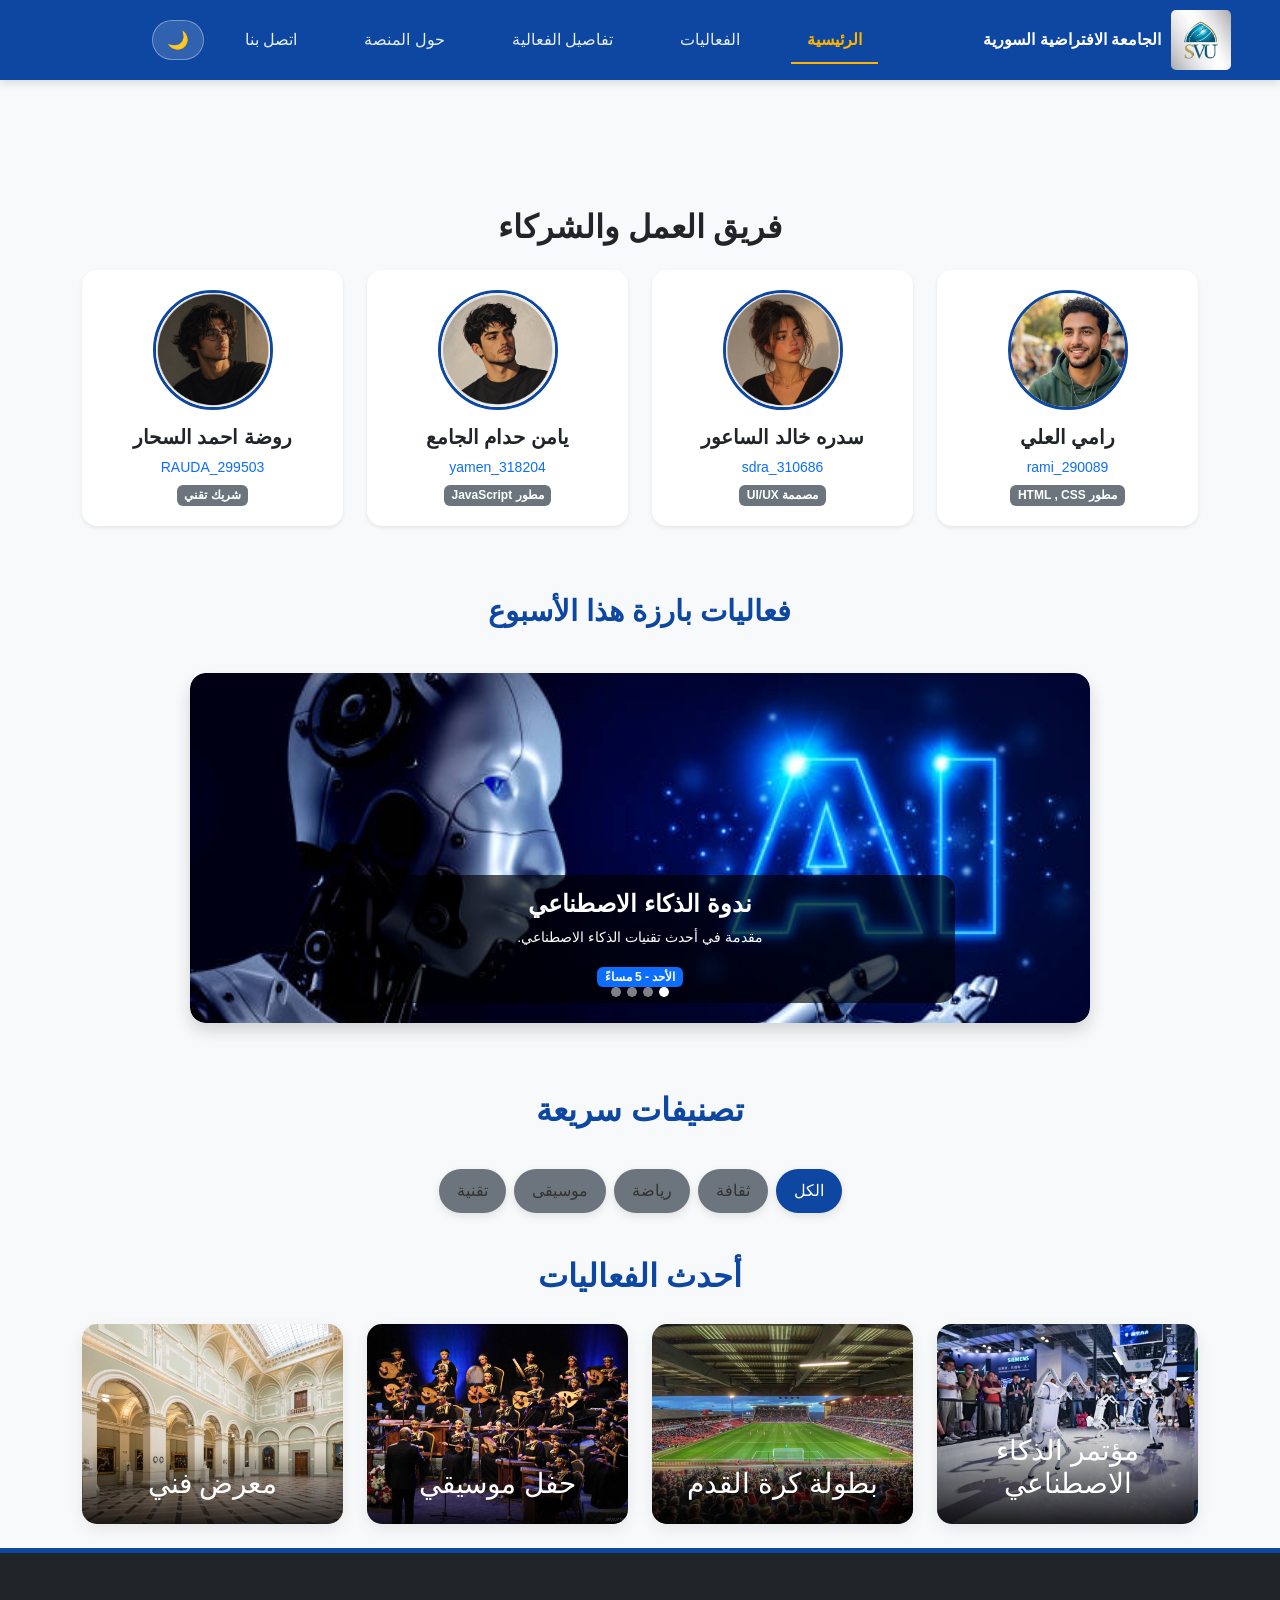
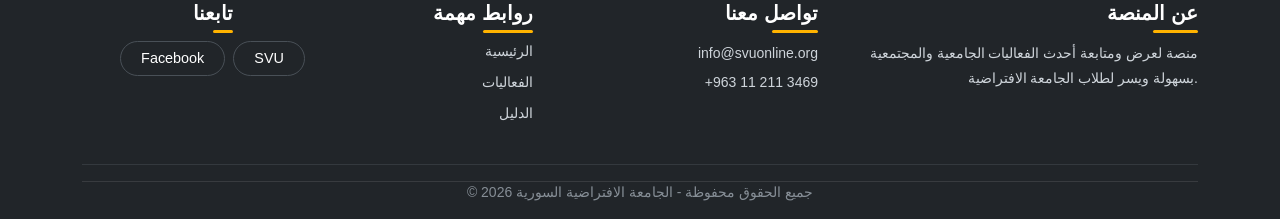
==== index.html @ 6c427500 "Add files via upload" ====
<!DOCTYPE html>
<html lang="ar" dir="rtl" id="main-html">

<head>
    <meta charset="UTF-8">
    <meta name="viewport" content="width=device-width, initial-scale=1.0">
    <title id="page-title">فعاليات الجامعة الافتراضية السورية</title>

    <!-- Bootstrap -->
    <link href="https://cdn.jsdelivr.net/npm/bootstrap@5.3.3/dist/css/bootstrap.min.css" rel="stylesheet">

    <!-- CSS -->
    <link rel="stylesheet" href="css/style.css">

</head>
<header>

    <body>
        <div id="alert-container" class="container mt-3"></div>

        <!-- Bootstrap Alert -->
        <div class="container mt-3">
            <div id="custom-alert" class="alert alert-success alert-dismissible fade show d-none" role="alert">
                <span id="alert-text">تم تسجيلك بهذه الفعالية بنجاح!</span>
                <button type="button" class="btn-close" data-bs-dismiss="alert"></button>
            </div>
        </div>

        <nav class="navbar navbar-expand-lg">
            <div class="container-fluid px-4">
                <div class="logo d-flex align-items-center">
                    <img src="img/syrianvirtualuniversity_logo.jfif" alt="شعار الجامعة" style="height: 60px;"
                        class="SVU">
                    <span class="ms-2 fw-bold text-white">الجامعة الافتراضية السورية</span>
                </div>

                <div class="nav-links d-flex align-items-center">
                    <a href="index.html" class="nav-link text-white px-3 active">الرئيسية</a>
                    <a href="events.html" class="nav-link text-white px-3">الفعاليات</a>
                    <a href="event.html" class="nav-link text-white px-3">تفاصيل الفعالية</a>
                    <a href="about.html" class="nav-link text-white px-3">حول المنصة</a>
                    <a href="contact.html" class="nav-link text-white px-3">اتصل بنا</a>
                    <div class="theme-switch-wrapper ms-3">
                        <button id="darkModeToggle" class="theme-btn" title="تبديل الإضاءة">
                            <span id="theme-icon">🌙</span>
                        </button>
                    </div>
                </div>
            </div>
        </nav>
</header>
<main>
    <section>
        <div class="guide-page-section mb-5 mt-5">
            <div class="container">
                <h2 class="text-center fw-bold mb-4">فريق العمل والشركاء</h2>
                <div class="row g-4 text-center justify-content-center">
                    <div class="col-md-3 col-sm-6">
                        <div class="guide-page-member shadow-sm">
                            <img src="img/شريك 3.png" alt="رامي العلي "
                                onerror="this.src='https://via.placeholder.com/150?text=User'">
                            <h5 class="fw-bold"> رامي العلي</h5>
                            <p class="small text-primary mb-1">rami_290089</p>
                            <span class="badge bg-secondary">مطور HTML , CSS</span>
                        </div>
                    </div>

                    <div class="col-md-3 col-sm-6">
                        <div class="guide-page-member shadow-sm">
                            <img src="img/شريك 2.png" alt="سدره خالد الساعور "
                                onerror="this.src='https://via.placeholder.com/150?text=User'">
                            <h5 class="fw-bold">سدره خالد الساعور</h5>
                            <p class="small text-primary mb-1">sdra_310686</p>
                            <span class="badge bg-secondary">مصممة UI/UX</span>
                        </div>
                    </div>

                    <div class="col-md-3 col-sm-6">
                        <div class="guide-page-member shadow-sm">
                            <img src="img/شريك 1.png" alt="يامن الجامع"
                                onerror="this.src='https://via.placeholder.com/150?text=User'">
                            <h5 class="fw-bold">يامن حدام الجامع </h5>
                            <p class="small text-primary mb-1">yamen_318204</p>
                            <span class="badge bg-secondary">مطور JavaScript</span>
                        </div>
                    </div>

                    <div class="col-md-3 col-sm-6">
                        <div class="guide-page-member shadow-sm">
                            <img src="img/شريك 4.png" alt="روضة السحار"
                                onerror="this.src='https://via.placeholder.com/150?text=Partner'">
                            <h5 class="fw-bold"> روضة احمد السحار</h5>
                            <p class="small text-primary mb-1">RAUDA_299503</p>
                            <span class="badge bg-secondary">شريك تقني</span>
                        </div>
                    </div>
                </div>
            </div>
        </div>
    </section>
    <div class="container mt-4">
        <h2 class="section-title text-center mb-4" id="slider-title" style="font-size: 1.8rem;">فعاليات بارزة هذا
            الأسبوع
        </h2>

        <div class="carousel-container">
            <div id="mainEventsCarousel" class="carousel slide shadow rounded-4 overflow-hidden" data-bs-ride="carousel"
                data-bs-interval="3000">
                <div class="carousel-indicators">
                    <button type="button" data-bs-target="#mainEventsCarousel" data-bs-slide-to="0"
                        class="active"></button>
                    <button type="button" data-bs-target="#mainEventsCarousel" data-bs-slide-to="1"></button>
                    <button type="button" data-bs-target="#mainEventsCarousel" data-bs-slide-to="2"></button>
                    <button type="button" data-bs-target="#mainEventsCarousel" data-bs-slide-to="3"></button>
                </div>

                <div class="carousel-inner">
                    <div class="carousel-item active">
                        <a href="event.html?id=ai-seminar">
                            <img src="img/ندوة الذكاء الاصطناعي.jpg" class="d-block w-100" alt="ندوة الذكاء الاصطناعي">
                            <div class="carousel-caption">
                                <h3 class="fw-bold">ندوة الذكاء الاصطناعي</h3>
                                <p class="small">مقدمة في أحدث تقنيات الذكاء الاصطناعي.</p>
                                <span class="badge bg-primary">الأحد - 5 مساءً</span>
                            </div>
                        </a>
                    </div>

                    <div class="carousel-item">
                        <a href="event.html?id=web-workshop">
                            <img src="img/ورشة تطوير الويب.webp" class="d-block w-100" alt="ورشة تطوير الويب">
                            <div class="carousel-caption">
                                <h3 class="fw-bold">ورشة تطوير الويب</h3>
                                <p class="small">تعلم أساسيات HTML و CSS و JavaScript.</p>
                                <span class="badge bg-success">الإثنين - 6 مساءً</span>
                            </div>
                        </a>
                    </div>

                    <div class="carousel-item">
                        <a href="event.html?id=cyber-security">
                            <img src="img/الامن السيبراني.jpg" class="d-block w-100" alt="الأمن السيبراني">
                            <div class="carousel-caption">
                                <h3 class="fw-bold">محاضرة الأمن السيبراني</h3>
                                <p class="small">كيف تحمي بياناتك على الإنترنت.</p>
                                <span class="badge bg-danger">الثلاثاء - 4 مساءً</span>
                            </div>
                        </a>
                    </div>

                    <div class="carousel-item">
                        <a href="event.html?id=network-basics">
                            <img src="img/شبكات.jpg" class="d-block w-100" alt="أساسيات الشبكات">
                            <div class="carousel-caption">
                                <h3 class="fw-bold">محاضرة أساسيات الشبكات</h3>
                                <p class="small">تعلم أهم المفاهيم الأساسية في الشبكات.</p>
                                <span class="badge bg-warning text-dark">الأربعاء - 4 مساءً</span>
                            </div>
                        </a>
                    </div>
                </div>
            </div>
        </div>
    </div>

    <div class="container mt-5">
        <h2 class="title" id="cat-title">تصنيفات سريعة</h2>
        <div class="categories d-flex flex-wrap gap-2">
            <button class="custom-badge bg-secondary filter-btn active" data-category="الكل" id="cat-all">الكل</button>
            <button class="custom-badge bg-secondary filter-btn" data-category="ثقافة" id="cat-culture">ثقافة</button>
            <button class="custom-badge bg-secondary filter-btn" data-category="رياضة" id="cat-sport">رياضة</button>
            <button class="custom-badge bg-secondary filter-btn" data-category="موسيقى" id="cat-music">موسيقى</button>
            <button class="custom-badge bg-secondary filter-btn" data-category="تقنية" id="cat-tech">تقنية</button>
        </div>
    </div>

    <section>
        <div class="container mt-4">
            <h2 class="title" id="latest-title">أحدث الفعاليات</h2>
            <div class="row" id="eventsGrid">
                <div class="col-md-6 col-lg-3 mb-4 filter-item" data-category="تقنية">
                    <a href="event.html?id=ai-conference" class="event-card text-decoration-none">
                        <div class="crd">
                            <img src="img/مؤتمر الذكاء الاصطناعي.png" class="w-100">
                            <div class="overlay">
                                <h3 class="grid-ai-title">مؤتمر الذكاء الاصطناعي</h3>
                            </div>
                        </div>
                    </a>
                </div>

                <div class="col-md-6 col-lg-3 mb-4 filter-item" data-category="رياضة">
                    <a href="event.html?id=football-match" class="event-card text-decoration-none">
                        <div class="crd">
                            <img src="img/football.png" class="w-100">
                            <div class="overlay">
                                <h3 class="grid-foot-title">بطولة كرة القدم</h3>
                            </div>
                        </div>
                    </a>
                </div>

                <div class="col-md-6 col-lg-3 mb-4 filter-item" data-category="موسيقى">
                    <a href="event.html?id=music-concert" class="event-card text-decoration-none">
                        <div class="crd">
                            <img src="img/موسيقى.jpg" class="w-100">
                            <div class="overlay">
                                <h3 class="grid-music-title">حفل موسيقي</h3>
                            </div>
                        </div>
                    </a>
                </div>

                <div class="col-md-6 col-lg-3 mb-4 filter-item" data-category="ثقافة">
                    <a href="event.html?id=art-exhibition" class="event-card text-decoration-none">
                        <div class="crd">
                            <img src="img/معرض فني.jpg" class="w-100">
                            <div class="overlay">
                                <h3 class="grid-art-title">معرض فني</h3>
                            </div>
                        </div>
                    </a>
                </div>
            </div>
        </div>
    </section>

</main>
<footer class="site-footer bg-dark text-white pt-5 pb-3">
    <div class="container text-end">
        <div class="row g-4 flex-row-reverse">

            <div class="col-md-4">
                <h5 class="footer-heading mb-3">عن المنصة</h5>
                <p class="footer-text small">منصة لعرض ومتابعة أحدث الفعاليات الجامعية والمجتمعية بسهولة ويسر لطلاب
                    الجامعة الافتراضية.</p>
            </div>

            <div class="col-md-3">
                <h5 class="footer-heading mb-3">تواصل معنا</h5>
                <p class="footer-text small mb-1">info@svuonline.org </p>
                <p class="footer-text small">+963 11 211 3469 </p>
            </div>

            <div class="col-md-2">
                <h5 class="footer-heading mb-3">روابط مهمة</h5>
                <ul class="list-unstyled small">
                    <li class="mb-1"><a href="index.html" class="footer-link">الرئيسية</a></li>
                    <li class="mb-1"><a href="events.html" class="footer-link">الفعاليات</a></li>
                    <li class="mb-1"><a href="about.html" class="footer-link">الدليل</a></li>
                </ul>
            </div>

            <div class="col-md-3 text-center">
                <h5 class="footer-heading mb-3">تابعنا</h5>
                <div class="d-flex justify-content-center gap-2">
                    <a href="https://www.facebook.com/share/1CD3yiC2pG/" target="_blank"
                        class="footer-social-btn">Facebook</a>
                    <a href="https://svuis.svuonline.org/SVUIS/index.php" target="_blank"
                        class="footer-social-btn">SVU</a>
                </div>
            </div>
        </div>

        <hr class="mt-4 border-secondary opacity-25">
        <div class="text-center small footer-copyright">
            © 2026 جميع الحقوق محفوظة - الجامعة الافتراضية السورية
        </div>
    </div>
</footer>

<button id="backToTop" class="btn btn-primary rounded-circle position-fixed bottom-0 start-0 m-4"
    onclick="scrollToTop()" style="display:none; z-index: 1000;">↑</button>

<!-- JS Scripts -->
<script src="https://cdn.jsdelivr.net/npm/bootstrap@5.3.3/dist/js/bootstrap.bundle.min.js"></script>
<script src="js/main.js"></script>

</body>

</html>
---- css/style.css ----
/* ===== 1. Base Styles & Variables ===== */
:root {
    --primary-color: #0d47a1;
    --primary-hover: #1565c0;
    --accent-color: #ffb300;
    --accent-hover: #ffa000;
    --bg-light: #f8f9fa;
    --text-dark: #212529;
}

body {
    padding-top: 160px;
    margin: 0;
    font-family: Arial, sans-serif;
    direction: rtl;
    background-color: var(--bg-light);
    color: var(--text-dark);
}

.SVU {
    border-radius: 5px;
}

/* ===== 2. Navbar & Centered Navigation ===== */
.navbar {
    position: fixed;
    top: 0;
    width: 100%;
    z-index: 1000;
    display: flex;
    align-items: center;
    justify-content: space-between;
    background-color: var(--primary-color) !important;
    padding: 10px 25px;
    color: white;
    box-shadow: 0 2px 10px rgba(0, 0, 0, 0.15);
}

/* Center navigation links container */
.navbar .nav-links,
.navbar-nav {
    display: flex;
    align-items: center;
    justify-content: center;
    gap: 15px;
    margin: 0 auto;
    padding: 0;
    list-style: none;
}

.logo {
    display: flex;
    align-items: center;
}

.logo img {
    height: 90px;
    margin-left: 10px;
}

/* Link Styling */
.nav-link {
    position: relative;
    transition: all 0.3s ease;
    opacity: 0.9;
    color: white !important;
}

.nav-link:hover {
    color: var(--accent-color) !important;
    opacity: 1;
    transform: translateY(-2px);
}

.nav-link.active {
    color: var(--accent-color) !important;
    opacity: 1;
    font-weight: bold;
}

.nav-link::after {
    content: '';
    position: absolute;
    width: 0;
    height: 2px;
    bottom: -2px;
    left: 0;
    background-color: var(--accent-color);
    transition: width 0.3s ease;
}

.nav-link:hover::after, 
.nav-link.active::after {
    width: 100%;
}

.nav-links a {
    color: white;
    margin: 0 10px;
    font-size: 16px;
    text-decoration: none;
    padding: 10px;
    transition: color 0.3s ease;
}

.nav-links a:hover {
    color: var(--accent-color);
}

/* ===== 3. Theme Toggle Button ===== */
.theme-btn {
    background: rgba(255, 255, 255, 0.15);
    border: 1px solid rgba(255, 255, 255, 0.35);
    color: white;
    padding: 6px 14px;
    border-radius: 20px;
    cursor: pointer;
    transition: all 0.3s ease;
    display: flex;
    align-items: center;
    justify-content: center;
    font-size: 1.1rem;
}

.theme-btn:hover {
    background: var(--accent-color);
    border-color: var(--accent-color);
    color: #000;
    transform: scale(1.08);
}

body.dark-mode .theme-btn {
    background: #2a2a2a;
    border-color: #444;
    color: var(--accent-color);
}

/* ===== 4. Titles & Headings ===== */
.section-title,
.title {
    text-align: center;
    padding: 20px;
    color: var(--primary-color);
    font-weight: bold;
}

/* ===== 5. Sliders & Carousels ===== */
.slider-container {
    padding: 20px;
}

.carousel-container {
    max-width: 900px;
    margin: 0 auto;
}

.carousel-item img {
    height: 350px; 
    object-fit: cover;
    border-radius: 15px;
}

.carousel-caption {
    background: rgba(0, 0, 0, 0.65);
    border-radius: 15px;
    padding: 15px;
    bottom: 20px;
}

.carousel-caption h3 {
    font-size: 1.5rem;
}

.carousel-indicators [data-bs-target] {
    width: 10px;
    height: 10px;
    border-radius: 50%;
}

.slider {
    display: flex;
    overflow-x: auto;
    gap: 15px;
    padding-bottom: 10px;
}

.event-slider-container {
    background-color: #f8f9fa !important;
    min-height: 400px;
    display: flex;
    align-items: center;
    justify-content: center;
}

.event-info-box {
    border-radius: 15px;
    border: 1px solid #eee !important;
}

#sliderImages {
    position: relative;
    width: 100%;
    height: 400px;
    overflow: hidden;
    background-color: #f8f9fa;
}

#sliderImages img {
    width: 100%;
    height: 450px;
    object-fit: cover;
    display: block;
}

.slider-images img {
    width: 100%;
    height: 400px;
    object-fit: cover;
    display: none;
}

.slider-images img:first-child {
    display: block;
}

.carousel-item {
    background: transparent !important;
}

/* ===== 6. Filter Controls & Animations ===== */
.filter-item {
    transition: all 0.4s ease-in-out;
    display: block;
}

.filter-item.hide {
    display: none !important;
    opacity: 0;
    transform: scale(0.8);
}

#eventsGrid {
    transition: all 0.5s ease;
}

.hide {
    display: none !important;
}

.categories {
    display: flex;
    justify-content: center;
    gap: 12px;
    margin: 20px 0;
    flex-wrap: wrap;
}

.custom-badge {
    padding: 10px 18px;
    border-radius: 25px;
    border: none;
    background: white;
    color: #333;
    cursor: pointer;
    box-shadow: 0 3px 8px rgba(0,0,0,0.1);
    transition: 0.3s;
}

.custom-badge:hover {
    color: var(--primary-color);
}

.custom-badge.active {
    direction: rtl !important;
    background: var(--primary-color) !important;
    color: white !important;
}

/* ===== 7. Cards & Grid Layouts ===== */
.grid {
    display: grid;
    grid-template-columns: repeat(auto-fit, minmax(250px, 1fr));
    gap: 20px;
}

.featured-card {
    text-decoration: none !important;
    color: inherit;
    flex: 0 0 auto;
}

.custom-card {
    min-width: 320px;
    display: flex;
    background: white;
    border-radius: 15px;
    overflow: hidden;
    box-shadow: 0 5px 15px rgba(0,0,0,0.08);
    transition: 0.3s;
}

.custom-card:hover {
    transform: translateY(-5px);
}

.custom-card img {
    width: 120px;
    height: 100%;
    object-fit: cover;
}

.event-card {
    text-decoration: none !important;
    color: inherit;
    display: block;
}

.card-content {
    padding: 15px;
    display: flex;
    flex-direction: column;
    justify-content: space-between;
}

.crd {
    position: relative;
    border-radius: 15px;
    overflow: hidden;
    cursor: pointer;
    box-shadow: 0 5px 15px rgba(0,0,0,0.08);
    transition: 0.3s;
    background: white;
}

.crd:hover {
    transform: scale(1.03);
}

.crd img {
    width: 100%;
    height: 200px;
    object-fit: cover;
}

.overlay {
    position: absolute;
    bottom: 0;
    background: linear-gradient(transparent, rgba(0,0,0,0.85));
    color: white;
    width: 100%;
    padding: 15px;
    text-align: center;
}

.related-card {
    transition: transform 0.3s;
    cursor: pointer;
    text-decoration: none !important;
}

.related-card:hover {
    transform: translateY(-5px);
}

.related-card img {
    height: 180px;
    object-fit: cover;
}

/* ===== 8. Toolbar & Search Controls ===== */
.toolbar {
    background: #ffffff;
    padding: 20px;
    border-radius: 10px;
    margin: 20px 5%;
    display: flex;
    gap: 15px;
    flex-wrap: wrap;
    box-shadow: 0 2px 10px rgba(0,0,0,0.05);
}

.toolbar input, .toolbar select {
    flex: 1;
    min-width: 200px;
}

/* ===== 9. Guide Page Styles ===== */
.guide-page-member img {
    width: 120px;
    height: 120px;
    object-fit: cover;
    border-radius: 50%;
    margin-bottom: 15px;
    border: 3px solid var(--primary-color);
}

.guide-page-member {
    background: #fff;
    padding: 20px;
    border-radius: 15px;
    transition: transform 0.3s ease;
    height: 100%;
    box-shadow: 0 4px 10px rgba(0,0,0,0.05);
}

.guide-page-member:hover {
    transform: translateY(-5px);
    box-shadow: 0 10px 20px rgba(0,0,0,0.1);
}

.info-box, .policy-box {
    height: 100%;
    border-radius: 12px;
    padding: 25px;
    background: #ffffff;
    box-shadow: 0 4px 6px rgba(0,0,0,0.05);
}

.guide-page-btn {
    display: inline-block;
    padding: 12px 35px;
    background-color: var(--primary-color);
    color: white;
    text-decoration: none;
    border-radius: 30px;
    font-weight: bold;
    transition: background 0.3s;
}

.guide-page-btn:hover {
    background-color: var(--primary-hover);
    color: white;
}

/* ===== 10. Contact Page Styles ===== */
.contact-page-box {
    background: #fff;
    padding: 30px;
    border-radius: 15px;
    height: 100%;
    box-shadow: 0 10px 30px rgba(0,0,0,0.05);
}

.contact-page-error {
    color: #dc3545;
    font-size: 0.85rem;
    margin-bottom: 5px;
    min-height: 20px;
}

.info-item {
    direction: ltr !important;
    cursor: pointer;
    transition: all 0.3s ease;
    padding: 10px;
    border-radius: 8px;
}

.info-item:hover {
    background: #f8f9fa;
}

.info-detail strong {
    min-width: 100px;
    display: inline-block;
}

.contact-page-info .info-item:hover {
    background-color: white !important;
}

.contact-page-info .info-item:hover strong,
.contact-page-info .info-item:hover p {
    color: #000 !important;
}

.contact-page-info .info-item strong,
.contact-page-info .info-item p {
    transition: color 0.3s ease;
}

.map-container {
    border-radius: 15px;
    overflow: hidden;
    box-shadow: 0 5px 15px rgba(0,0,0,0.1);
}

.map-container iframe {
    width: 100%;
    height: 400px;
    border: 0;
}

.contact-page-btn {
    width: 100%;
    padding: 12px;
    border-radius: 8px;
    font-weight: bold;
    background-color: var(--primary-color);
    color: white;
    border: none;
}

.contact-page-btn:hover {
    background-color: var(--primary-hover);
}

/* ===== 11. Alerts & Actions ===== */
#alert-container {
    position: fixed;
    top: 20px;
    left: 50%;
    transform: translateX(-50%);
    z-index: 10000;
    min-width: 320px;
    max-width: 90%;
}

.btn-action {
    transition: all 0.3s ease;
}

.btn-action:hover {
    transform: translateY(-2px);
    box-shadow: 0 4px 10px rgba(0,0,0,0.15);
}

/* ===== 12. Footer ===== */
.site-footer {
    direction: ltr;
    background-color: #1a1d20;
    color: #ffffff;
    border-top: 5px solid var(--primary-color);
}

.footer-heading {
    font-size: 1.25rem;
    font-weight: bold;
    margin-bottom: 25px;
    position: relative;
    display: inline-block;
}

.footer-heading::after {
    content: "";
    position: absolute;
    bottom: -8px;
    right: 0;
    width: 50%;
    height: 3px;
    background-color: var(--accent-color);
    border-radius: 2px;
}

.footer-text {
    color: #ced4da;
    line-height: 1.8;
}

.footer-link {
    color: #ced4da;
    text-decoration: none;
    transition: 0.3s;
    display: block;
    margin-bottom: 10px;
}

.footer-link:hover {
    color: var(--accent-color);
    padding-right: 8px;
}

.contact-info p {
    display: flex;
    align-items: center;
    gap: 10px;
    justify-content: flex-end;
    margin-bottom: 12px;
    color: #ced4da;
}

.footer-social-btn {
    display: inline-block;
    padding: 6px 20px;
    border: 1px solid #495057;
    border-radius: 50px;
    color: #ffffff;
    text-decoration: none;
    font-size: 0.9rem;
    transition: all 0.3s ease;
}

.footer-social-btn:hover {
    background-color: var(--primary-color);
    border-color: var(--primary-color);
    color: white;
}

.footer-copyright {
    color: #868e96;
    border-top: 1px solid rgba(255, 255, 255, 0.1);
}

.site-footer-container {
    display: grid;
    grid-template-columns: repeat(auto-fit, minmax(220px, 1fr));
    gap: 20px;
}

.site-footer-section a {
    color: #ddd;
    text-decoration: none;
    transition: 0.3s;
}

.site-footer-section a:hover {
    color: var(--accent-color);
}

/* ===== 13. Back to Top Button ===== */
.site-footer-top-btn, 
#backToTop {
    display: none;
    position: fixed;
    bottom: 20px;
    left: 20px;
    background-color: var(--primary-color) !important;
    border: none;
    width: 45px;
    height: 45px;
    border-radius: 50%;
    z-index: 1000;
    cursor: pointer;
    box-shadow: 0 4px 10px rgba(0,0,0,0.2);
    color: white;
    align-items: center;
    justify-content: center;
    transition: transform 0.2s ease;
}

#backToTop:hover {
    transform: translateY(-3px);
}

/* ===== 14. Comprehensive Dark Mode Engine (Fixes All Pages) ===== */
body.dark-mode {
    background-color: #121212 !important;
    color: #e0e0e0 !important;
}

/* Navbar & Footer */
body.dark-mode .navbar {
    background-color: #000000 !important;
    border-bottom: 1px solid #333;
}

body.dark-mode .site-footer {
    background-color: #0a0a0a !important;
    border-top-color: #333 !important;
}

/* All Cards, Boxes & Components across the three pages */
body.dark-mode .card, 
body.dark-mode .crd, 
body.dark-mode .custom-card,
body.dark-mode .info-box, 
body.dark-mode .policy-box,
body.dark-mode .contact-page-box,
body.dark-mode .guide-page-member,
body.dark-mode .toolbar,
body.dark-mode .event-info-box,
body.dark-mode .bg-white,
body.dark-mode .bg-light {
    background-color: #1e1e1e !important;
    color: #ffffff !important;
    border: 1px solid #333 !important;
    box-shadow: 0 5px 15px rgba(0, 0, 0, 0.4) !important;
}

/* Titles and Headings in Dark Mode */
body.dark-mode .section-title, 
body.dark-mode .title,
body.dark-mode h1,
body.dark-mode h2, 
body.dark-mode h3, 
body.dark-mode h4,
body.dark-mode h5,
body.dark-mode h6 {
    color: var(--accent-color) !important;
}

/* Paragraphs and Muted Texts */
body.dark-mode .text-muted, 
body.dark-mode .footer-text, 
body.dark-mode p,
body.dark-mode li {
    color: #b0b0b0 !important;
}

/* Badges & Sliders */
body.dark-mode .custom-badge {
    background: #2a2a2a;
    color: #ddd;
    border: 1px solid #444;
}

body.dark-mode .event-slider-container,
body.dark-mode #sliderImages {
    background-color: #121212 !important;
}

/* Form Inputs, Selects & Labels in Contact and Other Pages */
body.dark-mode input,
body.dark-mode select,
body.dark-mode textarea,
body.dark-mode .form-control,
body.dark-mode .form-select {
    background-color: #2a2a2a !important;
    color: #ffffff !important;
    border-color: #444 !important;
}

body.dark-mode input::placeholder,
body.dark-mode textarea::placeholder {
    color: #888 !important;
}

/* Contact page interactive elements */
body.dark-mode .contact-page-info .info-item:hover {
    background-color: #2a2a2a !important;
}

body.dark-mode .contact-page-info .info-item:hover strong,
body.dark-mode .contact-page-info .info-item:hover p {
    color: var(--accent-color) !important;
}

/* ===== 15. Responsive Queries ===== */
@media (max-width: 768px) {
    .navbar {
        flex-direction: column;
        text-align: center;
        gap: 10px;
    }
    body {
        padding-top: 220px;
    }
    .custom-card {
        min-width: 100%;
    }
    .navbar .nav-links,
    .navbar-nav {
        flex-wrap: wrap;
    }
}
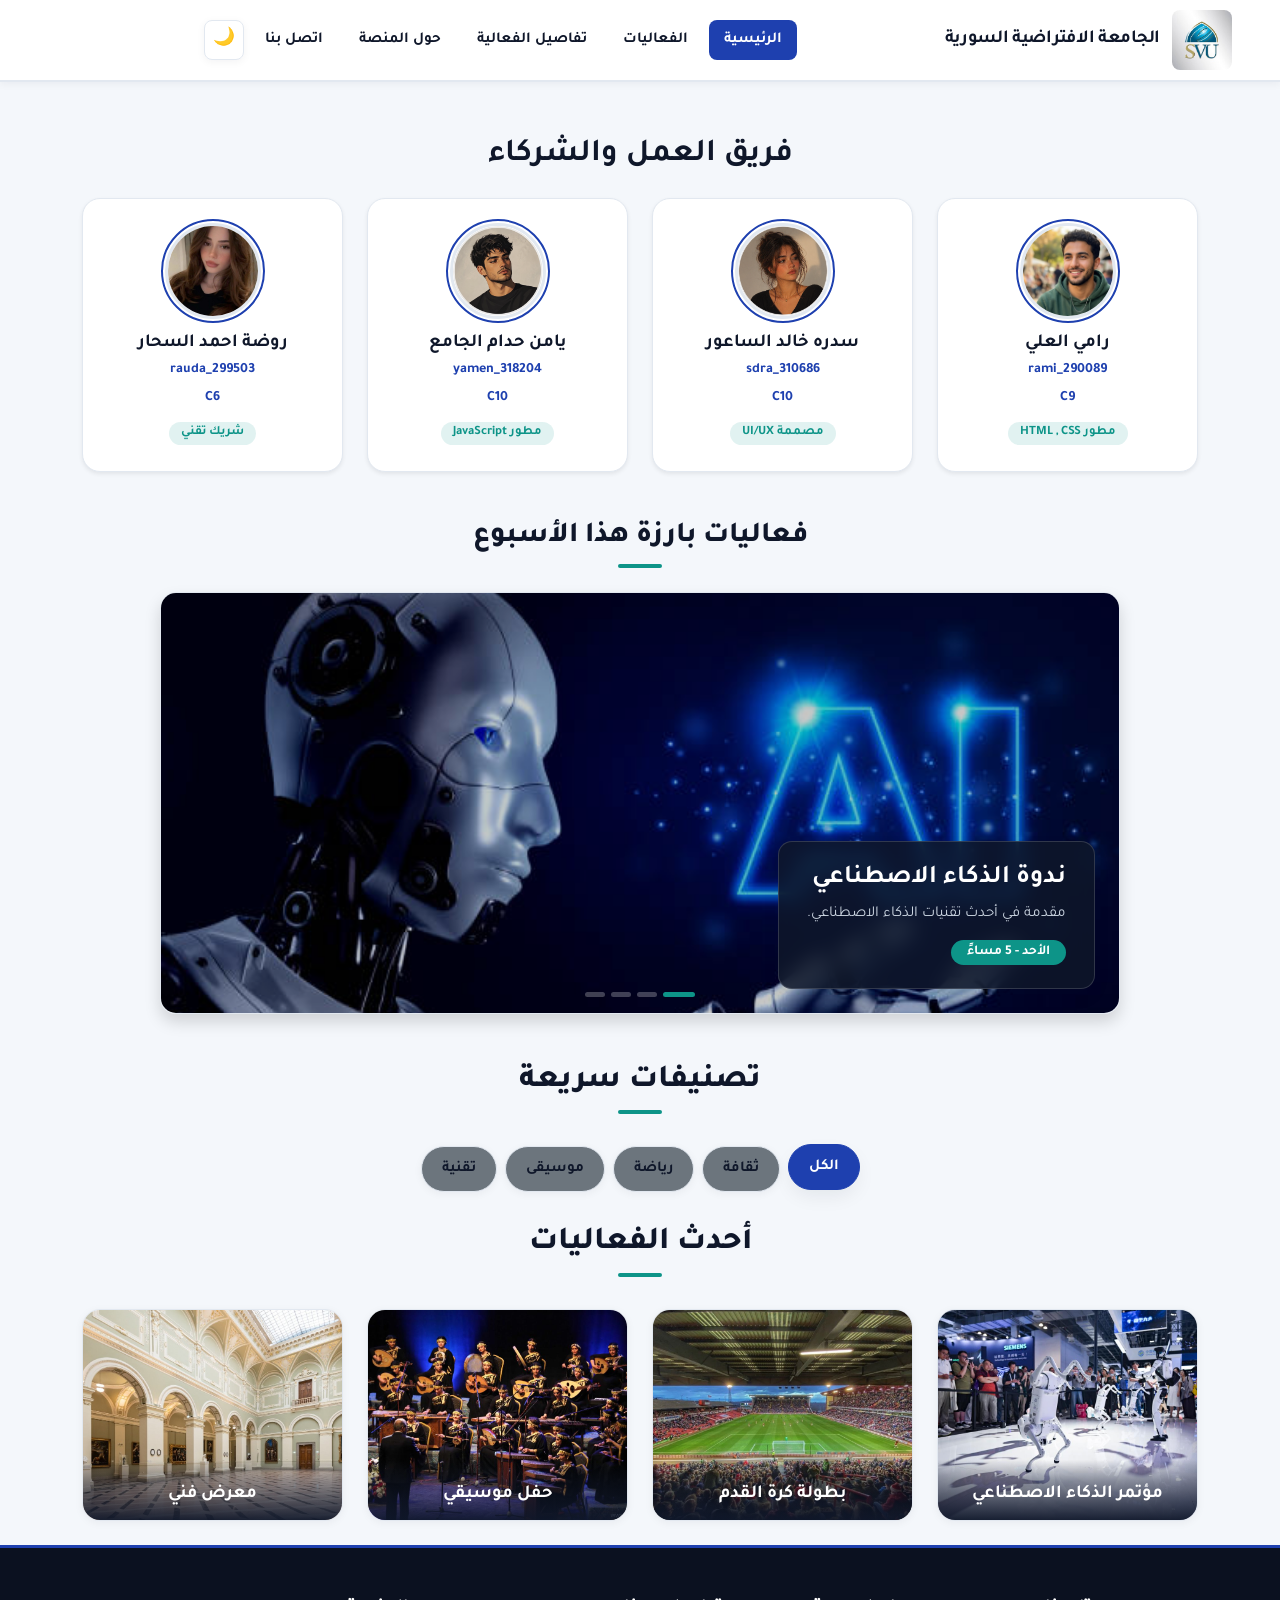
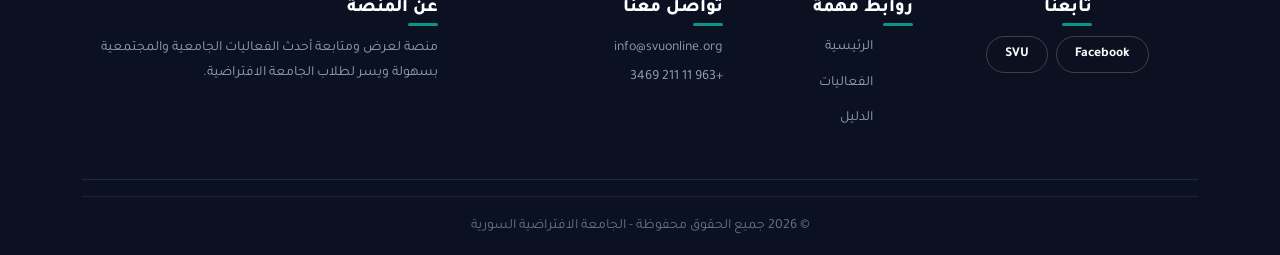
==== commit da1665d6: "Add files via upload" ====
--- a/index.html
+++ b/index.html
@@ -10,7 +10,7 @@
     <link href="https://cdn.jsdelivr.net/npm/bootstrap@5.3.3/dist/css/bootstrap.min.css" rel="stylesheet">
 
     <!-- CSS -->
-    <link rel="stylesheet" href="css/style.css">
+    <link rel="stylesheet" href="assets/css/style.css">
 
 </head>
 <header>
@@ -29,7 +29,7 @@
         <nav class="navbar navbar-expand-lg">
             <div class="container-fluid px-4">
                 <div class="logo d-flex align-items-center">
-                    <img src="img/syrianvirtualuniversity_logo.jfif" alt="شعار الجامعة" style="height: 60px;"
+                    <img src="assets/img/syrianvirtualuniversity_logo.jfif" alt="شعار الجامعة" style="height: 60px;"
                         class="SVU">
                     <span class="ms-2 fw-bold text-white">الجامعة الافتراضية السورية</span>
                 </div>
@@ -57,40 +57,49 @@
                 <div class="row g-4 text-center justify-content-center">
                     <div class="col-md-3 col-sm-6">
                         <div class="guide-page-member shadow-sm">
-                            <img src="img/شريك 3.png" alt="رامي العلي "
+                            <img src="assets/img/شريك 3.png" alt="رامي العلي "
                                 onerror="this.src='https://via.placeholder.com/150?text=User'">
                             <h5 class="fw-bold"> رامي العلي</h5>
-                            <p class="small text-primary mb-1">rami_290089</p>
+                            <p class="small text-primary mb-1">rami_290089
+                            <p>C9</p>
+                            </p>
                             <span class="badge bg-secondary">مطور HTML , CSS</span>
                         </div>
                     </div>
 
                     <div class="col-md-3 col-sm-6">
                         <div class="guide-page-member shadow-sm">
-                            <img src="img/شريك 2.png" alt="سدره خالد الساعور "
+                            <img src="assets/img/شريك 2.png" alt="سدره خالد الساعور "
                                 onerror="this.src='https://via.placeholder.com/150?text=User'">
                             <h5 class="fw-bold">سدره خالد الساعور</h5>
-                            <p class="small text-primary mb-1">sdra_310686</p>
+                            <p class="small text-primary mb-1">sdra_310686
+                            <p>C10</p>
+                            </p>
                             <span class="badge bg-secondary">مصممة UI/UX</span>
                         </div>
                     </div>
 
                     <div class="col-md-3 col-sm-6">
                         <div class="guide-page-member shadow-sm">
-                            <img src="img/شريك 1.png" alt="يامن الجامع"
+                            <img src="assets/img/شريك 1.png" alt="يامن الجامع"
                                 onerror="this.src='https://via.placeholder.com/150?text=User'">
                             <h5 class="fw-bold">يامن حدام الجامع </h5>
-                            <p class="small text-primary mb-1">yamen_318204</p>
+                            <p class="small text-primary mb-1">yamen_318204
+                            <p>C10</p>
+                            </p>
                             <span class="badge bg-secondary">مطور JavaScript</span>
                         </div>
                     </div>
 
                     <div class="col-md-3 col-sm-6">
                         <div class="guide-page-member shadow-sm">
-                            <img src="img/شريك 4.png" alt="روضة السحار"
+                            <img src="assets/img/شريك 4.jpeg" alt="روضة السحار"
                                 onerror="this.src='https://via.placeholder.com/150?text=Partner'">
                             <h5 class="fw-bold"> روضة احمد السحار</h5>
-                            <p class="small text-primary mb-1">RAUDA_299503</p>
+                            <p class="small text-primary mb-1">rauda_299503
+                            <p>C6</p>
+                            </p>
+
                             <span class="badge bg-secondary">شريك تقني</span>
                         </div>
                     </div>
@@ -117,7 +126,8 @@
                 <div class="carousel-inner">
                     <div class="carousel-item active">
                         <a href="event.html?id=ai-seminar">
-                            <img src="img/ندوة الذكاء الاصطناعي.jpg" class="d-block w-100" alt="ندوة الذكاء الاصطناعي">
+                            <img src="assets/img/ندوة الذكاء الاصطناعي.jpg" class="d-block w-100"
+                                alt="ندوة الذكاء الاصطناعي">
                             <div class="carousel-caption">
                                 <h3 class="fw-bold">ندوة الذكاء الاصطناعي</h3>
                                 <p class="small">مقدمة في أحدث تقنيات الذكاء الاصطناعي.</p>
@@ -128,7 +138,7 @@
 
                     <div class="carousel-item">
                         <a href="event.html?id=web-workshop">
-                            <img src="img/ورشة تطوير الويب.webp" class="d-block w-100" alt="ورشة تطوير الويب">
+                            <img src="assets/img/ورشة تطوير الويب.webp" class="d-block w-100" alt="ورشة تطوير الويب">
                             <div class="carousel-caption">
                                 <h3 class="fw-bold">ورشة تطوير الويب</h3>
                                 <p class="small">تعلم أساسيات HTML و CSS و JavaScript.</p>
@@ -139,7 +149,7 @@
 
                     <div class="carousel-item">
                         <a href="event.html?id=cyber-security">
-                            <img src="img/الامن السيبراني.jpg" class="d-block w-100" alt="الأمن السيبراني">
+                            <img src="assets/img/الامن السيبراني.jpg" class="d-block w-100" alt="الأمن السيبراني">
                             <div class="carousel-caption">
                                 <h3 class="fw-bold">محاضرة الأمن السيبراني</h3>
                                 <p class="small">كيف تحمي بياناتك على الإنترنت.</p>
@@ -150,7 +160,7 @@
 
                     <div class="carousel-item">
                         <a href="event.html?id=network-basics">
-                            <img src="img/شبكات.jpg" class="d-block w-100" alt="أساسيات الشبكات">
+                            <img src="assets/img/شبكات.jpg" class="d-block w-100" alt="أساسيات الشبكات">
                             <div class="carousel-caption">
                                 <h3 class="fw-bold">محاضرة أساسيات الشبكات</h3>
                                 <p class="small">تعلم أهم المفاهيم الأساسية في الشبكات.</p>
@@ -181,7 +191,7 @@
                 <div class="col-md-6 col-lg-3 mb-4 filter-item" data-category="تقنية">
                     <a href="event.html?id=ai-conference" class="event-card text-decoration-none">
                         <div class="crd">
-                            <img src="img/مؤتمر الذكاء الاصطناعي.png" class="w-100">
+                            <img src="assets/img/مؤتمر الذكاء الاصطناعي.png" class="w-100">
                             <div class="overlay">
                                 <h3 class="grid-ai-title">مؤتمر الذكاء الاصطناعي</h3>
                             </div>
@@ -192,7 +202,7 @@
                 <div class="col-md-6 col-lg-3 mb-4 filter-item" data-category="رياضة">
                     <a href="event.html?id=football-match" class="event-card text-decoration-none">
                         <div class="crd">
-                            <img src="img/football.png" class="w-100">
+                            <img src="assets/img/football.png" class="w-100">
                             <div class="overlay">
                                 <h3 class="grid-foot-title">بطولة كرة القدم</h3>
                             </div>
@@ -203,7 +213,7 @@
                 <div class="col-md-6 col-lg-3 mb-4 filter-item" data-category="موسيقى">
                     <a href="event.html?id=music-concert" class="event-card text-decoration-none">
                         <div class="crd">
-                            <img src="img/موسيقى.jpg" class="w-100">
+                            <img src="assets/img/موسيقى.jpg" class="w-100">
                             <div class="overlay">
                                 <h3 class="grid-music-title">حفل موسيقي</h3>
                             </div>
@@ -214,7 +224,7 @@
                 <div class="col-md-6 col-lg-3 mb-4 filter-item" data-category="ثقافة">
                     <a href="event.html?id=art-exhibition" class="event-card text-decoration-none">
                         <div class="crd">
-                            <img src="img/معرض فني.jpg" class="w-100">
+                            <img src="assets/img/معرض فني.jpg" class="w-100">
                             <div class="overlay">
                                 <h3 class="grid-art-title">معرض فني</h3>
                             </div>
@@ -274,7 +284,7 @@
 
 <!-- JS Scripts -->
 <script src="https://cdn.jsdelivr.net/npm/bootstrap@5.3.3/dist/js/bootstrap.bundle.min.js"></script>
-<script src="js/main.js"></script>
+<script src="assets/js/main.js"></script>
 
 </body>
 
--- a/assets/css/style.css
+++ b/assets/css/style.css
@@ -0,0 +1,912 @@
+@import url('https://fonts.googleapis.com/css2?family=Tajawal:wght@400;500;700;800;900&display=swap');
+@import url('https://cdn.jsdelivr.net/npm/bootstrap-icons@1.11.3/font/bootstrap-icons.min.css');
+
+/* ===== 1. Base Styles & Variables ===== */
+:root {
+    --primary: #1e40af;
+    --primary-hover: #1e3a8a;
+    --secondary: #0d9488;
+    --secondary-hover: #0f766e;
+    --accent: #f59e0b;
+    --gradient-main: linear-gradient(135deg, #1e40af 0%, #0d9488 100%);
+    --gradient-card: linear-gradient(180deg, rgba(30, 64, 175, 0.04) 0%, rgba(255, 255, 255, 0) 100%);
+    --bg-body: #f4f7fb;
+    --bg-surface: #ffffff;
+    --bg-glass: rgba(255, 255, 255, 0.95);
+    --text-main: #0f172a;
+    --text-muted: #64748b;
+    --border-color: #e2e8f0;
+    --shadow-sm: 0 2px 8px rgba(15, 23, 42, 0.05);
+    --shadow-md: 0 8px 20px -3px rgba(15, 23, 42, 0.08);
+    --shadow-lg: 0 16px 30px -4px rgba(30, 64, 175, 0.14);
+    --radius-sm: 8px;
+    --radius-md: 14px;
+    --radius-lg: 18px;
+    --radius-pill: 50px;
+    --primary-color: #1e40af;
+    --accent-color: #f59e0b;
+}
+
+body.dark-mode {
+    --bg-body: #0b1120;
+    --bg-surface: #151f32;
+    --bg-glass: rgba(21, 31, 50, 0.95);
+    --text-main: #f1f5f9;
+    --text-muted: #94a3b8;
+    --border-color: #24324d;
+    --shadow-sm: 0 2px 8px rgba(0, 0, 0, 0.3);
+    --shadow-md: 0 8px 20px -3px rgba(0, 0, 0, 0.4);
+    --shadow-lg: 0 16px 30px -4px rgba(13, 148, 136, 0.2);
+    --primary: #38bdf8;
+    --primary-hover: #7dd3fc;
+    --secondary: #2dd4bf;
+    --accent: #fbbf24;
+    --gradient-main: linear-gradient(135deg, #0284c7 0%, #0d9488 100%);
+    --primary-color: #38bdf8;
+    --accent-color: #fbbf24;
+}
+
+body {
+    padding-top: 88px;
+    margin: 0;
+    font-family: 'Tajawal', sans-serif;
+    direction: rtl;
+    background-color: var(--bg-body);
+    color: var(--text-main);
+    line-height: 1.7;
+    transition: background-color 0.3s ease, color 0.3s ease;
+    overflow-x: hidden;
+}
+
+/* ===== 2. Navbar & Navigation ===== */
+.navbar {
+    position: fixed;
+    top: 0;
+    left: 0;
+    right: 0;
+    width: 100%;
+    z-index: 1000;
+    display: flex;
+    align-items: center;
+    justify-content: space-between;
+    background: var(--bg-glass) !important;
+    backdrop-filter: blur(12px);
+    -webkit-backdrop-filter: blur(12px);
+    border-bottom: 2px solid var(--border-color);
+    box-shadow: var(--shadow-sm);
+    padding: 10px 24px;
+    transition: all 0.3s ease;
+}
+
+.logo {
+    display: flex;
+    align-items: center;
+}
+
+.logo img, .SVU {
+    height: 48px;
+    margin-left: 12px;
+    border-radius: var(--radius-sm);
+    object-fit: contain;
+}
+
+.logo span {
+    font-weight: 800;
+    font-size: 1.15rem;
+    color: var(--text-main) !important;
+    letter-spacing: -0.3px;
+}
+
+.navbar .nav-links,
+.navbar-nav {
+    display: flex;
+    align-items: center;
+    justify-content: center;
+    gap: 6px;
+    margin: 0 auto;
+    padding: 0;
+    list-style: none;
+}
+
+.nav-links a,
+.nav-link {
+    position: relative;
+    color: var(--text-main) !important;
+    font-weight: 600;
+    font-size: 0.95rem;
+    text-decoration: none;
+    padding: 7px 15px !important;
+    border-radius: var(--radius-sm);
+    transition: all 0.2s ease;
+}
+
+.nav-link:hover,
+.nav-links a:hover {
+    color: var(--primary) !important;
+    background-color: rgba(30, 64, 175, 0.08);
+}
+
+.nav-link.active,
+.nav-links a.active {
+    background-color: var(--primary) !important;
+    color: #ffffff !important;
+    font-weight: 700;
+}
+
+body.dark-mode .nav-link.active,
+body.dark-mode .nav-links a.active {
+    background-color: var(--primary) !important;
+    color: #0b1120 !important;
+}
+
+.nav-link::after {
+    display: none;
+}
+
+/* ===== 3. Theme Toggle Button ===== */
+.theme-switch-wrapper {
+    display: flex;
+    align-items: center;
+}
+
+.theme-btn {
+    width: 40px;
+    height: 40px;
+    border-radius: var(--radius-sm);
+    border: 1.5px solid var(--border-color);
+    background: var(--bg-surface);
+    color: var(--text-main);
+    cursor: pointer;
+    box-shadow: var(--shadow-sm);
+    transition: all 0.25s ease;
+    display: inline-flex;
+    align-items: center;
+    justify-content: center;
+    font-size: 1.1rem;
+    padding: 0;
+}
+
+.theme-btn:hover {
+    border-color: var(--primary);
+    color: var(--primary);
+    transform: translateY(-2px);
+}
+
+body.dark-mode .theme-btn {
+    background: var(--bg-surface);
+    border-color: var(--border-color);
+    color: #facc15;
+}
+
+/* ===== 4. Titles & Headings ===== */
+.section-title,
+.title {
+    font-weight: 800;
+    color: var(--text-main);
+    text-align: center;
+    position: relative;
+    margin-bottom: 32px;
+}
+
+.section-title::after,
+.title::after {
+    content: '';
+    display: block;
+    width: 44px;
+    height: 4px;
+    background: var(--secondary);
+    margin: 10px auto 0;
+    border-radius: var(--radius-pill);
+}
+
+/* ===== 5. Sliders & Carousels ===== */
+.carousel-container {
+    max-width: 960px;
+    margin: 0 auto;
+}
+
+#mainEventsCarousel {
+    border-radius: var(--radius-lg);
+    overflow: hidden;
+    box-shadow: var(--shadow-md);
+    border: 1px solid var(--border-color);
+}
+
+.carousel-item {
+    height: 420px;
+    position: relative;
+    background: #0f172a;
+}
+
+.carousel-item img {
+    height: 100%;
+    width: 100%;
+    object-fit: cover;
+    filter: brightness(0.78);
+    transition: transform 0.5s ease;
+}
+
+.carousel-item:hover img {
+    transform: scale(1.02);
+}
+
+.carousel-caption {
+    position: absolute;
+    inset: auto 24px 24px auto;
+    max-width: 650px;
+    background: rgba(15, 23, 42, 0.85);
+    backdrop-filter: blur(10px);
+    -webkit-backdrop-filter: blur(10px);
+    border: 1px solid rgba(255, 255, 255, 0.15);
+    padding: 22px 28px;
+    text-align: right;
+    border-radius: var(--radius-md);
+    box-shadow: var(--shadow-md);
+}
+
+.carousel-caption h3 {
+    font-size: 1.6rem;
+    font-weight: 800;
+    color: #ffffff;
+    margin-bottom: 6px;
+}
+
+.carousel-caption p {
+    color: #cbd5e1;
+    font-size: 0.95rem;
+    margin-bottom: 12px;
+}
+
+.carousel-caption .badge {
+    background: var(--secondary) !important;
+    color: #ffffff !important;
+    padding: 6px 16px;
+    border-radius: var(--radius-pill);
+    font-weight: 700;
+    font-size: 0.85rem;
+}
+
+.carousel-indicators [data-bs-target] {
+    width: 20px;
+    height: 5px;
+    border-radius: var(--radius-pill);
+    background-color: rgba(255, 255, 255, 0.5);
+    border: none;
+    transition: all 0.25s ease;
+}
+
+.carousel-indicators .active {
+    width: 32px;
+    background-color: var(--secondary);
+}
+
+#sliderImages {
+    position: relative;
+    width: 100%;
+    height: 420px;
+    overflow: hidden;
+    background-color: #0b1120;
+    border-radius: var(--radius-lg);
+    border: 1px solid var(--border-color);
+}
+
+#sliderImages img.slider-img {
+    width: 100%;
+    height: 420px;
+    object-fit: cover;
+    display: none;
+    opacity: 0;
+    transition: opacity 0.35s ease-in-out;
+}
+
+#sliderImages img.slider-img.active {
+    display: block;
+    opacity: 1;
+}
+
+/* ===== 6. Filter Controls & Badges ===== */
+.filter-item {
+    transition: all 0.3s ease;
+    display: block;
+}
+
+.categories {
+    display: flex;
+    justify-content: center;
+    gap: 10px;
+    margin: 20px 0 32px;
+    flex-wrap: wrap;
+}
+
+.custom-badge,
+.filter-btn {
+    padding: 9px 20px;
+    border-radius: var(--radius-pill);
+    font-weight: 700;
+    font-size: 0.95rem;
+    background-color: var(--bg-surface);
+    color: var(--text-main);
+    border: 1.5px solid var(--border-color);
+    box-shadow: var(--shadow-sm);
+    cursor: pointer;
+    transition: all 0.25s ease;
+    text-decoration: none;
+}
+
+.custom-badge:hover,
+.filter-btn:hover {
+    border-color: var(--primary);
+    color: var(--primary);
+    transform: translateY(-2px);
+}
+
+.custom-badge.active,
+.filter-btn.active {
+    background-color: var(--primary) !important;
+    border-color: var(--primary) !important;
+    color: #ffffff !important;
+    transform: translateY(-2px);
+    box-shadow: var(--shadow-md);
+}
+
+body.dark-mode .custom-badge.active,
+body.dark-mode .filter-btn.active {
+    background-color: var(--primary) !important;
+    color: #0b1120 !important;
+}
+
+/* ===== 7. Cards & Grid Layouts ===== */
+.crd,
+.filter-item .card,
+.guide-page-member,
+.info-box,
+.policy-box,
+.contact-page-box {
+    background-color: var(--bg-surface);
+    border: 1px solid var(--border-color) !important;
+    border-radius: var(--radius-lg);
+    box-shadow: var(--shadow-sm);
+    transition: all 0.3s ease;
+    overflow: hidden;
+}
+
+.crd:hover,
+.filter-item .card:hover,
+.guide-page-member:hover {
+    transform: translateY(-6px);
+    box-shadow: var(--shadow-md);
+    border-color: rgba(30, 64, 175, 0.3) !important;
+}
+
+.crd {
+    position: relative;
+    cursor: pointer;
+    background: var(--bg-surface);
+    height: 100%;
+}
+
+.crd img,
+.card-img-top {
+    width: 100%;
+    height: 210px;
+    object-fit: cover;
+    transition: transform 0.4s ease;
+}
+
+.crd:hover img,
+.filter-item .card:hover .card-img-top {
+    transform: scale(1.05);
+}
+
+.overlay {
+    position: absolute;
+    bottom: 0;
+    left: 0;
+    right: 0;
+    background: linear-gradient(0deg, rgba(15, 23, 42, 0.95) 0%, rgba(15, 23, 42, 0.4) 65%, transparent 100%);
+    color: #ffffff;
+    padding: 24px 16px 14px;
+    text-align: center;
+}
+
+.overlay h3 {
+    font-size: 1.15rem;
+    font-weight: 700;
+    color: #ffffff;
+    margin: 0;
+}
+
+.filter-item .card .card-body {
+    padding: 20px;
+    display: flex;
+    flex-direction: column;
+}
+
+.filter-item .card .card-title {
+    font-weight: 800;
+    font-size: 1.15rem;
+    color: var(--text-main);
+    margin-bottom: 8px;
+}
+
+.filter-item .card .card-text {
+    color: var(--text-muted);
+    font-size: 0.9rem;
+    line-height: 1.6;
+    margin-bottom: 12px;
+}
+
+.filter-item .card .details {
+    color: var(--text-muted);
+    font-size: 0.85rem;
+    font-weight: 600;
+    margin-bottom: 16px;
+}
+
+.filter-item .card .btn-outline-primary {
+    background-color: transparent;
+    border: 1.5px solid var(--primary);
+    color: var(--primary) !important;
+    border-radius: var(--radius-sm);
+    padding: 9px 18px;
+    font-weight: 700;
+    transition: all 0.25s ease;
+    text-align: center;
+}
+
+.filter-item .card .btn-outline-primary:hover {
+    background-color: var(--primary);
+    color: #ffffff !important;
+    transform: translateY(-2px);
+    box-shadow: var(--shadow-sm);
+}
+
+body.dark-mode .filter-item .card .btn-outline-primary:hover {
+    color: #0b1120 !important;
+}
+
+.badge {
+    border-radius: var(--radius-pill);
+    padding: 5px 14px;
+    font-weight: 700;
+    font-size: 0.8rem;
+}
+
+/* ===== 8. Toolbar & Search Controls ===== */
+.toolbar {
+    background: var(--bg-surface);
+    padding: 20px 24px;
+    border-radius: var(--radius-lg);
+    margin: 20px auto 36px;
+    max-width: 95%;
+    display: flex;
+    gap: 14px;
+    flex-wrap: wrap;
+    box-shadow: var(--shadow-sm);
+    border: 1px solid var(--border-color);
+}
+
+.toolbar input,
+.toolbar select,
+.form-control,
+.form-select {
+    flex: 1;
+    min-width: 200px;
+    background-color: var(--bg-body);
+    border: 1.5px solid var(--border-color);
+    color: var(--text-main);
+    border-radius: var(--radius-sm);
+    padding: 10px 15px;
+    font-family: 'Tajawal', sans-serif;
+    font-size: 0.95rem;
+}
+
+.toolbar input:focus,
+.toolbar select:focus,
+.form-control:focus,
+.form-select:focus {
+    background-color: var(--bg-surface);
+    border-color: var(--primary);
+    box-shadow: 0 0 0 3px rgba(30, 64, 175, 0.15);
+    color: var(--text-main);
+    outline: none;
+}
+
+/* ===== 9. Guide Page Styles ===== */
+.guide-page-member {
+    background: var(--bg-surface);
+    padding: 24px 18px;
+    border-radius: var(--radius-lg);
+    text-align: center;
+    border: 1px solid var(--border-color);
+    box-shadow: var(--shadow-sm);
+    transition: all 0.3s ease;
+    height: 100%;
+}
+
+.guide-page-member img {
+    width: 96px;
+    height: 96px;
+    object-fit: cover;
+    border-radius: 50%;
+    margin-bottom: 14px;
+    border: 3px solid var(--border-color);
+    outline: 2px solid var(--primary);
+    outline-offset: 2px;
+}
+
+.guide-page-member h5 {
+    font-weight: 800;
+    font-size: 1.15rem;
+    color: var(--text-main);
+    margin-bottom: 4px;
+}
+
+.guide-page-member p {
+    color: var(--primary) !important;
+    font-weight: 700;
+    font-size: 0.88rem;
+    margin-bottom: 8px;
+}
+
+.guide-page-member .badge {
+    background-color: rgba(13, 148, 136, 0.12) !important;
+    color: var(--secondary) !important;
+    border-radius: var(--radius-pill);
+    font-weight: 700;
+    padding: 5px 12px;
+}
+
+.info-box,
+.policy-box {
+    background: var(--bg-surface);
+    border-radius: var(--radius-lg);
+    padding: 26px;
+    border: 1px solid var(--border-color) !important;
+    box-shadow: var(--shadow-sm);
+    height: 100%;
+    position: relative;
+}
+
+.info-box {
+    border-top: 4px solid var(--primary) !important;
+}
+
+.policy-box {
+    border-right: 4px solid var(--secondary) !important;
+}
+
+.info-box h2,
+.policy-box h2 {
+    font-weight: 800;
+    color: var(--text-main) !important;
+    font-size: 1.25rem;
+    margin-bottom: 12px;
+}
+
+.guide-page-btn {
+    display: inline-block;
+    padding: 12px 34px;
+    background-color: var(--primary);
+    color: #ffffff !important;
+    text-decoration: none;
+    border-radius: var(--radius-pill);
+    font-weight: 700;
+    font-size: 1.05rem;
+    box-shadow: var(--shadow-sm);
+    transition: all 0.25s ease;
+    border: none;
+}
+
+.guide-page-btn:hover {
+    background-color: var(--primary-hover);
+    transform: translateY(-2px);
+    box-shadow: var(--shadow-md);
+}
+
+/* ===== 10. Contact Page Styles ===== */
+.contact-page-box {
+    background: var(--bg-surface);
+    padding: 32px;
+    border-radius: var(--radius-lg);
+    border: 1px solid var(--border-color);
+    box-shadow: var(--shadow-sm);
+    height: 100%;
+}
+
+.contact-page-info {
+    background: linear-gradient(145deg, #1e3a8a 0%, #0f172a 100%) !important;
+    color: #ffffff !important;
+    border-radius: var(--radius-lg);
+    padding: 32px;
+    box-shadow: var(--shadow-md);
+    border: none !important;
+}
+
+.contact-page-info h3,
+.contact-page-info h4,
+.contact-page-info h5,
+.contact-page-info strong,
+.contact-page-info p {
+    color: #ffffff !important;
+}
+
+.contact-page-info .info-item {
+    background: rgba(255, 255, 255, 0.08);
+    border-radius: var(--radius-sm);
+    padding: 12px 16px;
+    margin-bottom: 12px;
+    transition: all 0.2s ease;
+    border: 1px solid rgba(255, 255, 255, 0.15);
+}
+
+.contact-page-info .info-item:hover {
+    background: rgba(255, 255, 255, 0.16);
+    transform: translateX(-4px);
+}
+
+.contact-page-error {
+    color: #ef4444;
+    font-size: 0.85rem;
+    font-weight: 600;
+    margin-top: 4px;
+    min-height: 20px;
+}
+
+.map-container {
+    border-radius: var(--radius-lg);
+    overflow: hidden;
+    box-shadow: var(--shadow-md);
+    border: 1px solid var(--border-color);
+}
+
+.contact-page-btn {
+    background-color: var(--primary);
+    border: none;
+    color: #ffffff;
+    border-radius: var(--radius-sm);
+    padding: 11px 24px;
+    font-weight: 700;
+    font-size: 1rem;
+    width: 100%;
+    transition: all 0.25s ease;
+}
+
+.contact-page-btn:hover {
+    background-color: var(--primary-hover);
+    transform: translateY(-2px);
+    box-shadow: var(--shadow-sm);
+}
+
+/* ===== 11. Alerts & Actions ===== */
+#alert-container {
+    position: fixed;
+    top: 20px;
+    left: 50%;
+    transform: translateX(-50%);
+    z-index: 10000;
+    min-width: 320px;
+    max-width: 90%;
+}
+
+.btn-primary {
+    background-color: var(--primary);
+    border: none;
+    border-radius: var(--radius-sm);
+    padding: 10px 22px;
+    font-weight: 700;
+    transition: all 0.25s ease;
+}
+
+.btn-primary:hover {
+    background-color: var(--primary-hover);
+    transform: translateY(-2px);
+    box-shadow: var(--shadow-sm);
+}
+
+.btn-outline-secondary {
+    border: 1.5px solid var(--border-color);
+    border-radius: var(--radius-sm);
+    padding: 10px 22px;
+    font-weight: 700;
+    color: var(--text-main);
+    background: var(--bg-surface);
+    transition: all 0.25s ease;
+}
+
+.btn-outline-secondary:hover {
+    background: var(--bg-body);
+    border-color: var(--border-color);
+    color: var(--text-main);
+    transform: translateY(-2px);
+}
+
+/* ===== 12. Footer ===== */
+.site-footer {
+    background: #0b1120 !important;
+    color: #94a3b8 !important;
+    border-top: 3px solid var(--primary);
+    padding-top: 48px;
+    padding-bottom: 24px;
+    font-family: 'Tajawal', sans-serif;
+}
+
+.footer-heading {
+    font-size: 1.15rem;
+    font-weight: 800;
+    color: #ffffff;
+    margin-bottom: 18px;
+    position: relative;
+    display: inline-block;
+}
+
+.footer-heading::after {
+    content: "";
+    position: absolute;
+    bottom: -6px;
+    right: 0;
+    width: 30px;
+    height: 3px;
+    background: var(--secondary);
+    border-radius: var(--radius-pill);
+}
+
+.footer-text {
+    color: #94a3b8;
+    line-height: 1.8;
+}
+
+.footer-link {
+    color: #94a3b8;
+    text-decoration: none;
+    transition: all 0.2s ease;
+    display: inline-block;
+    margin-bottom: 8px;
+}
+
+.footer-link:hover {
+    color: var(--secondary);
+    transform: translateX(-4px);
+}
+
+.footer-social-btn {
+    display: inline-block;
+    padding: 6px 18px;
+    border: 1px solid rgba(255, 255, 255, 0.2);
+    border-radius: var(--radius-pill);
+    color: #ffffff;
+    text-decoration: none;
+    font-size: 0.85rem;
+    font-weight: 600;
+    transition: all 0.2s ease;
+}
+
+.footer-social-btn:hover {
+    background-color: var(--secondary);
+    border-color: var(--secondary);
+    color: #ffffff;
+}
+
+.footer-copyright {
+    color: #64748b;
+    border-top: 1px solid rgba(255, 255, 255, 0.08);
+    padding-top: 18px;
+}
+
+/* ===== 13. Back to Top Button ===== */
+#backToTop,
+.site-footer-top-btn {
+    display: none;
+    position: fixed;
+    bottom: 24px;
+    left: 24px;
+    background-color: var(--primary) !important;
+    border: none !important;
+    width: 44px;
+    height: 44px;
+    border-radius: var(--radius-sm);
+    z-index: 1000;
+    cursor: pointer;
+    box-shadow: var(--shadow-md);
+    color: #ffffff !important;
+    align-items: center;
+    justify-content: center;
+    font-size: 1.25rem;
+    transition: all 0.25s ease;
+}
+
+#backToTop:hover {
+    transform: translateY(-3px);
+    background-color: var(--primary-hover) !important;
+}
+
+/* ===== 14. Dark Mode ===== */
+body.dark-mode {
+    background-color: var(--bg-body) !important;
+    color: var(--text-main) !important;
+}
+
+body.dark-mode .navbar {
+    background: var(--bg-glass) !important;
+    border-bottom-color: var(--border-color);
+}
+
+body.dark-mode .card,
+body.dark-mode .crd,
+body.dark-mode .custom-card,
+body.dark-mode .info-box,
+body.dark-mode .policy-box,
+body.dark-mode .contact-page-box,
+body.dark-mode .guide-page-member,
+body.dark-mode .toolbar,
+body.dark-mode .event-info-box,
+body.dark-mode .bg-white,
+body.dark-mode .bg-light {
+    background-color: var(--bg-surface) !important;
+    color: var(--text-main) !important;
+    border-color: var(--border-color) !important;
+}
+
+body.dark-mode h1,
+body.dark-mode h2,
+body.dark-mode h3,
+body.dark-mode h4,
+body.dark-mode h5,
+body.dark-mode h6,
+body.dark-mode .card-title,
+body.dark-mode strong {
+    color: var(--text-main) !important;
+}
+
+body.dark-mode .text-muted,
+body.dark-mode .text-secondary {
+    color: var(--text-muted) !important;
+}
+
+body.dark-mode .custom-badge {
+    background-color: var(--bg-surface) !important;
+    color: var(--text-main) !important;
+    border-color: var(--border-color) !important;
+}
+
+body.dark-mode .form-control,
+body.dark-mode .form-select,
+body.dark-mode textarea {
+    background-color: var(--bg-body) !important;
+    color: var(--text-main) !important;
+    border-color: var(--border-color) !important;
+}
+
+/* ===== 15. Responsive Queries ===== */
+@media (max-width: 991px) {
+    .navbar {
+        padding: 10px 16px;
+    }
+    .navbar .nav-links {
+        flex-wrap: wrap;
+        gap: 4px;
+    }
+}
+
+@media (max-width: 768px) {
+    body {
+        padding-top: 125px;
+    }
+    .carousel-item {
+        height: 330px;
+    }
+    .carousel-caption {
+        inset: auto 12px 12px 12px;
+        padding: 16px;
+    }
+    .carousel-caption h3 {
+        font-size: 1.3rem;
+    }
+    .toolbar {
+        flex-direction: column;
+    }
+    .toolbar input,
+    .toolbar select {
+        min-width: 100%;
+    }
+}
